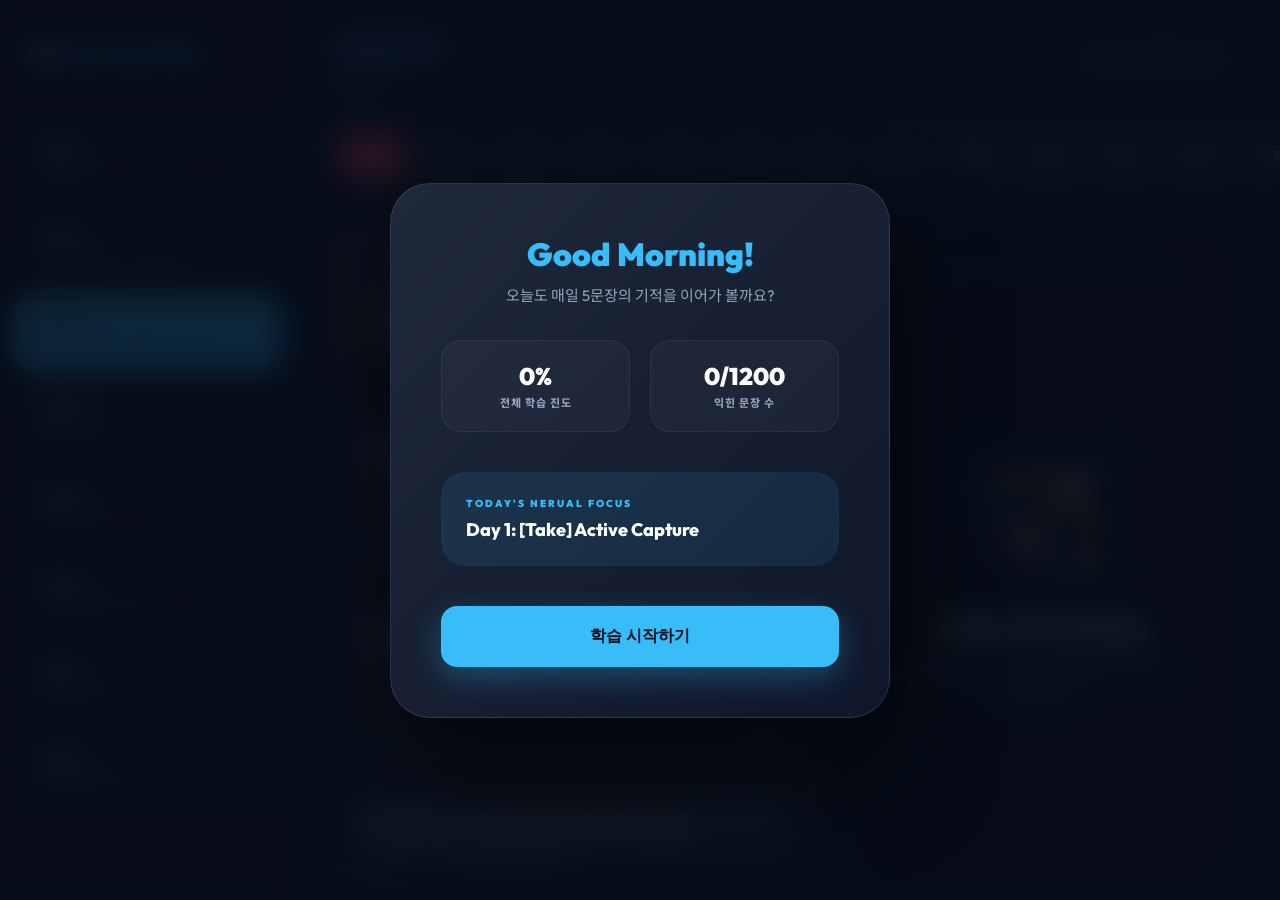
==== master/index.html @ 26479781 "Fix embedded git repo for master data" ====
<!DOCTYPE html>
<html lang="ko">
<head>
    <meta charset="UTF-8">
    <meta name="viewport" content="width=device-width, initial-scale=1.0">
    <title>365 English Master Dashboard</title>
    <link rel="stylesheet" href="https://cdnjs.cloudflare.com/ajax/libs/font-awesome/6.4.0/css/all.min.css">
    <style>
        @import url('https://fonts.googleapis.com/css2?family=Outfit:wght@300;400;700;900&family=Noto+Sans+KR:wght@300;400;700;900&display=swap');

        :root {
            --primary: #38bdf8;
            --secondary: #f43f5e;
            --bg-deep: #070c18;
            --bg-main: #0f172a;
            --card-bg: #1e293b;
            --text-main: #f8fafc;
            --text-dim: #94a3b8;
        }

        * { box-sizing: border-box; margin: 0; padding: 0; }
        body {
            background-color: var(--bg-main);
            color: var(--text-main);
            font-family: 'Outfit', 'Noto Sans KR', sans-serif;
            display: flex;
            height: 100vh;
            overflow: hidden;
        }

        /* Sidebar */
        .sidebar {
            width: 300px;
            background: var(--bg-deep);
            border-right: 1px solid rgba(255,255,255,0.05);
            display: flex;
            flex-direction: column;
            flex-shrink: 0;
        }

        .logo-area {
            padding: 40px 25px;
            font-size: 24px;
            font-weight: 900;
            color: var(--primary);
            letter-spacing: -0.5px;
            display: flex;
            align-items: center;
            gap: 12px;
        }

        #month-list {
            flex: 1;
            padding: 10px 15px;
            overflow-y: auto;
        }

        .month-item {
            display: flex;
            flex-direction: column;
            padding: 18px 20px;
            border-radius: 16px;
            margin-bottom: 10px;
            background: rgba(255,255,255,0.02);
            border: 1px solid rgba(255,255,255,0.05);
            cursor: pointer;
            transition: all 0.3s cubic-bezier(0.4, 0, 0.2, 1);
        }

        .month-item:hover {
            background: rgba(56,189,248,0.08);
            border-color: var(--primary);
        }

        .month-item.active {
            background: var(--primary);
            color: var(--bg-deep);
            border-color: var(--primary);
            box-shadow: 0 10px 20px rgba(56,189,248,0.2);
        }

        .month-item span:first-child { font-size: 14px; font-weight: 800; }
        .month-item span:last-child { font-size: 11px; opacity: 0.7; margin-top: 4px; }

        /* Main Dashboard */
        .main-dashboard {
            flex: 1;
            display: flex;
            flex-direction: column;
            overflow: hidden;
        }

        header {
            padding: 30px 40px;
            display: flex;
            justify-content: space-between;
            align-items: center;
            border-bottom: 1px solid rgba(255,255,255,0.05);
        }

        .header-title h2 { font-size: 26px; font-weight: 900; color: var(--primary); }
        .header-title p { font-size: 14px; color: var(--text-dim); margin-top: 5px; font-weight: 500; }

        /* Day Selector */
        .day-selector {
            padding: 15px 40px;
            display: flex;
            gap: 10px;
            overflow-x: auto;
            white-space: nowrap;
            scrollbar-width: none;
            flex-shrink: 0;
            background: rgba(255,255,255,0.01);
        }

        .day-btn {
            min-width: 65px;
            height: 45px;
            display: flex;
            align-items: center;
            justify-content: center;
            border-radius: 12px;
            background: var(--card-bg);
            font-size: 13px;
            font-weight: 700;
            color: var(--text-dim);
            cursor: pointer;
            transition: all 0.2s;
            border: 1px solid transparent;
        }

        .day-btn.active {
            background: var(--secondary);
            color: white;
            box-shadow: 0 8px 15px rgba(244,63,94,0.3);
        }

        /* Content Sections */
        .content {
            flex: 1;
            display: flex;
            padding: 30px 40px;
            gap: 30px;
            overflow: hidden;
        }

        .learning-path {
            flex: 1.2;
            overflow-y: auto;
            padding-right: 10px;
        }

        .essence-box {
            background: linear-gradient(135deg, #1e293b 0%, #0f172a 100%);
            padding: 30px;
            border-radius: 24px;
            margin-bottom: 25px;
            border-left: 6px solid var(--secondary);
            box-shadow: 0 15px 35px rgba(0,0,0,0.2);
        }

        .essence-box h3 { font-size: 18px; color: var(--secondary); margin-bottom: 15px; letter-spacing: -0.5px; }
        .essence-box p { font-size: 20px; font-weight: 800; line-height: 1.5; color: var(--text-main); }

        .sentence-card {
            background: var(--card-bg);
            border-radius: 20px;
            padding: 25px;
            margin-bottom: 15px;
            border: 1px solid rgba(255,255,255,0.05);
            cursor: pointer;
            transition: all 0.3s;
            position: relative;
            overflow: hidden;
        }

        .sentence-card:hover { transform: translateY(-3px); border-color: var(--primary); }
        .sentence-card.active { border-color: var(--secondary); background: rgba(244,63,94,0.03); }

        .tag {
            position: absolute;
            top: 20px;
            right: 25px;
            font-size: 10px;
            font-weight: 900;
            padding: 5px 12px;
            background: rgba(56,189,248,0.1);
            color: var(--primary);
            border-radius: 20px;
            text-transform: uppercase;
            letter-spacing: 1px;
        }

        .sentence-en { font-size: 22px; font-weight: 800; margin-bottom: 10px; }
        .sentence-kr { font-size: 15px; color: var(--text-dim); margin-bottom: 8px; }
        .sentence-nuance { font-size: 13px; color: var(--secondary); font-weight: 700; }

        /* Neural Mastery Dashboard (Right) */
        .mastery-panel {
            flex: 0.8;
            background: var(--bg-deep);
            border-radius: 30px;
            display: flex;
            flex-direction: column;
            padding: 40px;
            box-shadow: 0 30px 60px rgba(0,0,0,0.5);
            position: relative;
            border: 1px solid rgba(255,255,255,0.03);
        }

        .panel-title {
            font-size: 11px;
            font-weight: 900;
            letter-spacing: 4px;
            color: #334155;
            text-align: center;
            margin-bottom: 60px;
        }

        .visual-container {
            flex: 1;
            display: flex;
            flex-direction: column;
            align-items: center;
            justify-content: center;
            text-align: center;
        }

        .v-icon {
            font-size: 100px;
            margin-bottom: 30px;
            filter: drop-shadow(0 0 30px rgba(56,189,248,0.3));
            animation: vibe 4s infinite ease-in-out;
        }

        @keyframes vibe {
            0%, 100% { transform: scale(1); }
            50% { transform: scale(1.1) rotate(5deg); }
        }

        .v-title { font-size: 28px; font-weight: 900; color: var(--text-main); margin-bottom: 15px; }
        .v-desc { font-size: 16px; color: var(--text-dim); line-height: 1.7; word-break: keep-all; }

        .neural-mapping {
            margin-top: 40px;
            width: 100%;
            padding: 25px;
            background: rgba(255,255,255,0.02);
            border-radius: 20px;
            display: none;
            animation: slideUp 0.5s ease;
        }

        @keyframes slideUp {
            from { opacity: 0; transform: translateY(20px); }
            to { opacity: 1; transform: translateY(0); }
        }

        .map-label { font-size: 10px; font-weight: 900; color: var(--primary); letter-spacing: 2px; margin-bottom: 10px; }
        .map-val { font-size: 20px; font-weight: 900; color: white; }

        .voice-btn {
            position: absolute;
            bottom: 20px;
            right: 20px;
            background: none;
            border: none;
            font-size: 22px;
            cursor: pointer;
            opacity: 0.5;
            transition: all 0.2s ease;
            line-height: 1;
            padding: 4px;
            border-radius: 8px;
        }
        .voice-btn:hover {
            opacity: 1;
            transform: scale(1.25);
            background: rgba(56,189,248,0.12);
        }
        .voice-btn.speaking {
            opacity: 1;
            animation: speakPulse 0.6s infinite alternate ease-in-out;
        }
        @keyframes speakPulse {
            from { transform: scale(1); }
            to   { transform: scale(1.3); }
        }
        .gender-badge {
            position: absolute;
            bottom: 20px;
            right: 60px;
            font-size: 11px;
            font-weight: 800;
            letter-spacing: 1px;
            opacity: 0.35;
            color: var(--text-dim);
        }

        /* Daily Briefing Modal */
        #briefing-overlay {
            position: fixed;
            top: 0; left: 0; width: 100%; height: 100%;
            background: rgba(7, 12, 24, 0.85);
            backdrop-filter: blur(15px);
            z-index: 1000;
            display: flex;
            align-items: center;
            justify-content: center;
            opacity: 0;
            visibility: hidden;
            transition: all 0.5s cubic-bezier(0.4, 0, 0.2, 1);
        }
        #briefing-overlay.active {
            opacity: 1;
            visibility: visible;
        }
        .briefing-card {
            background: linear-gradient(135deg, #1e293b 0%, #0f172a 100%);
            width: 500px;
            padding: 50px;
            border-radius: 40px;
            border: 1px solid rgba(255,255,255,0.1);
            text-align: center;
            box-shadow: 0 50px 100px rgba(0,0,0,0.6);
            transform: translateY(30px) scale(0.95);
            transition: all 0.6s cubic-bezier(0.34, 1.56, 0.64, 1);
        }
        #briefing-overlay.active .briefing-card {
            transform: translateY(0) scale(1);
        }
        .briefing-card h1 { font-size: 32px; font-weight: 900; color: var(--primary); margin-bottom: 10px; }
        .briefing-card p.sub { color: var(--text-dim); margin-bottom: 35px; font-size: 15px; }
        .stats-grid { display: grid; grid-template-columns: 1fr 1fr; gap: 20px; margin-bottom: 40px; }
        .stat-box { background: rgba(255,255,255,0.03); padding: 20px; border-radius: 20px; border: 1px solid rgba(255,255,255,0.05); }
        .stat-val { font-size: 24px; font-weight: 900; color: white; display: block; }
        .stat-lbl { font-size: 11px; font-weight: 800; color: var(--text-dim); letter-spacing: 1px; margin-top: 5px; }
        .today-focus { background: rgba(56,189,248,0.1); padding: 25px; border-radius: 24px; margin-bottom: 40px; text-align: left; }
        .focus-hdr { font-size: 10px; font-weight: 900; color: var(--primary); letter-spacing: 2px; margin-bottom: 8px; }
        .focus-title { font-size: 18px; font-weight: 800; color: white; }
        .start-btn { 
            width: 100%; padding: 20px; border-radius: 16px; border: none; 
            background: var(--primary); color: var(--bg-deep); font-size: 16px; 
            font-weight: 900; cursor: pointer; transition: all 0.3s;
            box-shadow: 0 10px 30px rgba(56,189,248,0.3);
        }
        .start-btn:hover { transform: translateY(-5px); box-shadow: 0 15px 40px rgba(56,189,248,0.5); }

        /* Progress checkmarks */
        .day-btn.completed { border: 1px solid #10b981 !important; color: #10b981 !important; position: relative; }
        .day-btn.completed::after { content: '✓'; position: absolute; top: -5px; right: -5px; background: #10b981; color: white; font-size: 8px; width: 14px; height: 14px; border-radius: 50%; display: flex; align-items: center; justify-content: center; border: 1px solid var(--bg-main); }
        .sentence-card.completed { border-left: 4px solid #10b981; background: rgba(16, 185, 129, 0.05); }

        @keyframes cardFadeIn {
            from { opacity: 0; transform: translateY(10px); }
            to { opacity: 1; transform: translateY(0); }
        }
        .sentence-card {
            animation: cardFadeIn 0.5s ease forwards;
        }

        /* Mobile Responsive */
        @media (max-width: 768px) {
            body { flex-direction: column; height: auto; overflow: visible; }
            .sidebar { width: 100%; max-height: 250px; border-right: none; border-bottom: 1px solid rgba(255,255,255,0.05); flex-shrink: 0; }
            .logo-area { padding: 20px 25px; }
            .main-dashboard { overflow: visible; }
            .content { flex-direction: column; padding: 20px; gap: 20px; }
            .mastery-panel { padding: 30px 20px; }
            .briefing-card { width: 90%; padding: 30px 20px; }
            header { padding: 20px; }
            .day-selector { padding: 10px 20px; }
            .learning-path { padding-right: 0; overflow-y: visible; }
            .essence-box { padding: 20px; }
            .stats-grid { grid-template-columns: 1fr; gap: 10px; margin-bottom: 25px; }
        }
    </style>
</head>
<body>
    <div id="briefing-overlay">
        <div class="briefing-card">
            <h1 id="brief-welcome">Good Morning!</h1>
            <p class="sub">오늘도 매일 5문장의 기적을 이어가 볼까요?</p>
            
            <div class="stats-grid">
                <div class="stat-box">
                    <span class="stat-val" id="stat-total-progress">0%</span>
                    <span class="stat-lbl">전체 학습 진도</span>
                </div>
                <div class="stat-box">
                    <span class="stat-val" id="stat-learned-count">0/1200</span>
                    <span class="stat-lbl">익힌 문장 수</span>
                </div>
            </div>

            <div class="today-focus">
                <div class="focus-hdr">TODAY'S NERUAL FOCUS</div>
                <div class="focus-title" id="brief-today-target">Day 1: [Take] 본질 체화</div>
            </div>

            <button class="start-btn" onclick="closeBriefing()">학습 시작하기</button>
        </div>
    </div>

    <div class="sidebar">
        <div class="logo-area">💎 365 MASTER</div>
        <div id="month-list"></div>
    </div>

    <div class="main-dashboard">
        <header>
            <div class="header-title">
                <h2 id="current-month-name">Month 1</h2>
                <p id="current-day-num">Day 1</p>
            </div>
            <a href="../index.html" style="color: var(--primary); font-weight: 700; text-decoration: none; border: 1px solid rgba(56,189,248,0.3); padding: 8px 16px; border-radius: 20px; font-size: 14px; transition: all 0.2s;" onmouseover="this.style.background='rgba(56,189,248,0.1)';" onmouseout="this.style.background='transparent';">← Back to 365 Course</a>
        </header>

        <div class="day-selector" id="day-selector"></div>

        <div class="content">
            <div class="learning-path">
                <div class="essence-box">
                    <h3 id="core-verb-label">VERB: TAKE</h3>
                    <p id="governing-phrase">외부의 것을 내 의지로 '포획'하여 소유의 영역으로 끌어오다</p>
                </div>
                <div id="sentence-container"></div>
            </div>

            <div class="mastery-panel">
                <div class="panel-title">NEURAL MASTERY DASHBOARD</div>
                <div class="visual-container">
                    <div class="v-icon" id="mastery-icon">🎯</div>
                    <div class="v-title" id="mastery-title">Cognitive Capture</div>
                    <div class="v-desc" id="mastery-desc">대상을 내 소유의 영역으로 확정하는 본능적인 동사적 행위입니다.</div>
                    <div class="neural-mapping" id="neural-mapping">
                        <div class="map-label">NEURAL TARGET</div>
                        <div class="map-val" id="neural-target-val">POINT CAPTURE</div>
                    </div>
                </div>
            </div>
        </div>
    </div>

    <!-- Data files -->
    <script src="data/month1.js"></script>
    <script src="data/month2.js"></script>
    <script src="data/month3.js"></script>
    <script src="data/month4.js"></script>
    <script src="data/month5.js"></script>
    <script src="data/month6.js"></script>
    <script src="data/month7.js"></script>
    <script src="data/month8.js"></script>

    <script>
        
        // Data is now loaded from external JS files
        window.dayData = window.dayData || {};
        
        const monthInfo = [
            { id: 1, name: "Month 1", theme: "4대 핵심 동사 (Take/Get/Have/Make)" },
            { id: 2, name: "Month 2", theme: "공간과 이동 (Go/Come/Put/Set)" },
            { id: 3, name: "Month 3", theme: "인지와 감각 (Look/See/Think/Feel)" },
            { id: 4, name: "Month 4", theme: "이미지 전치사 심층 마스터" },
            { id: 5, name: "Month 5", theme: "고빈도 네이티브 청크 100" },
            { id: 6, name: "Month 6", theme: "Could/Would 정중 표현 프로토콜" },
            { id: 7, name: "Month 7", theme: "유사어 뉘앙스 정밀 튜닝" },
            { id: 8, name: "Month 8", theme: "감정·상황 상태 레이블" }
        ];

        let activeMonth = 3;
        let activeDay = 61;
        let userProgress = JSON.parse(localStorage.getItem('365_progress')) || {};
        if (!userProgress.learnedSentences) userProgress.learnedSentences = {};
        if (!userProgress.completedDays) userProgress.completedDays = [];

        function escapeHTML(str) {
            if (!str) return '';
            return String(str)
                .replace(/&/g, '&amp;')
                .replace(/</g, '&lt;')
                .replace(/>/g, '&gt;')
                .replace(/"/g, '&quot;')
                .replace(/'/g, '&#39;');
        }

        function init() {
            renderMonths();
            let savedDay = parseInt(localStorage.getItem('activeDay'));
            if (isNaN(savedDay) || savedDay < 1 || savedDay > 240) {
                savedDay = 61;
            }
            activeDay = savedDay;
            activeMonth = Math.ceil(activeDay / 30) || 3;
            
            renderDays(activeMonth);
            loadDay(activeDay);
            
            // Show Briefing if not shown this session
            if (!sessionStorage.getItem('briefing_shown')) {
                showBriefing();
            }
        }

        function showBriefing() {
            const overlay = document.getElementById('briefing-overlay');
            let totalSentences = 0;
            for (const d in window.dayData) {
                if (window.dayData[d] && window.dayData[d].sentences) {
                    totalSentences += window.dayData[d].sentences.length;
                }
            }
            if (totalSentences === 0) totalSentences = 1200; // fallback

            const learnedCount = Object.keys(userProgress.learnedSentences).length;
            const progressPct = totalSentences > 0 ? Math.round((learnedCount / totalSentences) * 100) : 0;

            document.getElementById('stat-total-progress').innerText = progressPct + '%';
            document.getElementById('stat-learned-count').innerText = `${learnedCount}/${totalSentences}`;
            
            // Find next target
            let nextDay = 1;
            for(let i=1; i<=240; i++) {
                if(!userProgress.completedDays.includes(i)) {
                    nextDay = i;
                    break;
                }
            }
            const targetData = window.dayData[String(nextDay)];
            if(targetData) {
                document.getElementById('brief-today-target').innerText = `Day ${nextDay}: [${targetData.core}] ${targetData.vT}`;
            }

            overlay.classList.add('active');
        }

        function closeBriefing() {
            document.getElementById('briefing-overlay').classList.remove('active');
            sessionStorage.setItem('briefing_shown', 'true');
        }

        function saveProgress(day, sentenceIdx) {
            const key = `${day}-${sentenceIdx}`;
            if (!userProgress.learnedSentences[key]) {
                userProgress.learnedSentences[key] = true;
                
                // Check if day is completed dynamically
                let dayDone = true;
                const dailyData = window.dayData[String(day)];
                const totalDailySentences = dailyData && dailyData.sentences ? dailyData.sentences.length : 5;
                
                for(let i=0; i<totalDailySentences; i++) {
                    if(!userProgress.learnedSentences[`${day}-${i}`]) {
                        dayDone = false;
                        break;
                    }
                }
                if(dayDone && !userProgress.completedDays.includes(day)) {
                    userProgress.completedDays.push(day);
                }

                localStorage.setItem('365_progress', JSON.stringify(userProgress));
                renderDays(activeMonth); // Refresh checkmarks on buttons
            }
        }

        function renderMonths() {
            const container = document.getElementById('month-list');
            container.innerHTML = '';
            monthInfo.forEach(m => {
                const div = document.createElement('div');
                div.className = `month-item ${m.id === activeMonth ? 'active' : ''}`;
                div.innerHTML = `
                    <div style="display: flex; flex-direction: column;">
                        <span style="font-weight: 700; font-size: 0.9rem; opacity: 0.9;">${m.name}</span>
                        <span style="font-size: 0.75rem; opacity: 0.7;">${m.theme}</span>
                    </div>
                `;
                div.onclick = () => {
                    activeMonth = m.id;
                    renderMonths();
                    renderDays(activeMonth);
                    // Load the first day of the selected month
                    loadDay((activeMonth - 1) * 30 + 1);
                };
                container.appendChild(div);
            });
        }

        function renderDays(m) {
            const container = document.getElementById('day-selector');
            container.innerHTML = '';
            const start = (m - 1) * 30 + 1;
            const end = m * 30;
            for (let d = start; d <= end; d++) {
                const isCompleted = userProgress.completedDays.includes(d);
                const btn = document.createElement('div');
                btn.className = `day-btn ${d === activeDay ? 'active' : ''} ${isCompleted ? 'completed' : ''}`;
                btn.id = 'day-btn-' + d;
                btn.innerText = 'D-' + d;
                btn.onclick = () => loadDay(d);
                container.appendChild(btn);
            }
        }

        function loadDay(d) {
            activeDay = d;
            localStorage.setItem('activeDay', d);
            document.querySelectorAll('.day-btn').forEach(b => b.classList.remove('active'));
            const activeBtn = document.getElementById('day-btn-' + d);
            if (activeBtn) activeBtn.classList.add('active');

            const data = dayData[String(d)] || { governing: "Data not found", sentences: [] };
            
            document.getElementById('current-day-num').innerText = 'Day ' + d;
            document.getElementById('current-month-name').innerText = monthInfo[Math.ceil(d/30)-1].name;
            document.getElementById('core-verb-label').innerText = 'VERB: ' + (data.core || '???').toUpperCase();
            document.getElementById('governing-phrase').innerText = data.governing;

            // Mastery Box Default
            document.getElementById('mastery-icon').innerText = data.v || "✨";
            document.getElementById('mastery-title').innerText = data.vT || "Essence Discovery";
            document.getElementById('mastery-desc').innerText = data.vD || "지각과 인지의 신경망을 고도화하는 과정입니다.";
            document.getElementById('neural-mapping').style.display = 'none';

            // Sentences
            const container = document.getElementById('sentence-container');
            container.innerHTML = '';
            (data.sentences || []).forEach((s, idx) => {
                const gender = s.g === 'M' ? 'M' : 'F';
                const genderLabel = gender === 'M' ? 'MALE' : 'FEMALE';
                const text = s.txt || s.en || '';
                const isLearned = userProgress.learnedSentences[`${d}-${idx}`];

                const safeText = escapeHTML(text);
                const safeKr = escapeHTML(s.t || s.kr);
                const safeNuance = escapeHTML(s.n || '신경망 매핑 활성화');
                const safeET = escapeHTML(s.eT || 'Target');

                const card = document.createElement('div');
                card.className = `sentence-card ${isLearned ? 'completed' : ''}`;
                card.innerHTML = `
                    <div class="tag">${safeET}</div>
                    <div class="sentence-en" style="padding-right:40px">${safeText}</div>
                    <div class="sentence-kr">${safeKr}</div>
                    <div class="sentence-nuance" style="padding-bottom:36px">${safeNuance}</div>
                    <div class="gender-badge">${genderLabel}</div>
                    <button id="voice-btn-${d}-${idx}" class="voice-btn" title="${genderLabel} 네이티브 스피치 재생" onclick="event.stopPropagation(); saveProgress(${d}, ${idx}); this.closest('.sentence-card').classList.add('completed'); speakSentence('${text.replace(/'/g, "\\'").replace(/"/g, '&quot;')}', '${gender}', 'voice-btn-${d}-${idx}');">🔊</button>
                `;
                card.onclick = () => {
                    saveProgress(d, idx);
                    card.classList.add('completed');
                    document.querySelectorAll('.sentence-card').forEach(c => c.classList.remove('active'));
                    card.classList.add('active');
                    
                    const mTitle = document.getElementById('mastery-title');
                    const mDesc = document.getElementById('mastery-desc');
                    const mapping = document.getElementById('neural-mapping');
                    const targetVal = document.getElementById('neural-target-val');
                    const mIcon = document.getElementById('mastery-icon');

                    mapping.style.display = 'none';
                    mTitle.style.opacity = '0';
                    mDesc.style.opacity = '0';
                    mIcon.style.transform = 'scale(0.8)';
                    void mapping.offsetWidth;

                    mTitle.innerText = s.eT || "Neural Mapping";
                    mDesc.innerText = s.eD || s.n || "지각의 본질을 파고듭니다.";
                    targetVal.innerText = (s.eT || "MAPPING").toUpperCase();

                    mapping.style.display = 'block';
                    mapping.style.animation = 'none';
                    void mapping.offsetWidth;
                    mapping.style.animation = 'slideUp 0.5s ease forwards';
                    
                    mTitle.style.transition = 'opacity 0.4s ease';
                    mDesc.style.transition = 'opacity 0.4s ease';
                    mIcon.style.transition = 'transform 0.3s cubic-bezier(0.175, 0.885, 0.32, 1.275)';
                    
                    mTitle.style.opacity = '1';
                    mDesc.style.opacity = '1';
                    mIcon.style.transform = 'scale(1.1) rotate(5deg)';
                    setTimeout(() => { mIcon.style.transform = ''; }, 300);
                };
                container.appendChild(card);
            });
        }

        init();

        // ── Voice Engine ──────────────────────────────────────────
        let voiceCache = null;

        function loadVoices() {
            return new Promise(resolve => {
                let voices = speechSynthesis.getVoices();
                if (voices.length) { resolve(voices); return; }
                speechSynthesis.onvoiceschanged = () => resolve(speechSynthesis.getVoices());
            });
        }

        function pickVoice(voices, gender) {
            const en = voices.filter(v => v.lang.startsWith('en'));
            // Prefer voices whose name contains obvious gender keywords
            const maleKw   = ['male', 'man', 'guy', 'daniel', 'alex', 'david', 'fred', 'mark', 'tom', 'aaron', 'arthur', 'oliver', 'james', 'rishi'];
            const femaleKw = ['female', 'woman', 'girl', 'samantha', 'victoria', 'kate', 'karen', 'emma', 'alice', 'martha', 'moira', 'fiona', 'sandy', 'stephanie'];
            const kw = gender === 'M' ? maleKw : femaleKw;
            const match = en.find(v => kw.some(k => v.name.toLowerCase().includes(k)));
            if (match) return match;
            // Fallback: alternate by gender flag (M=even index, F=odd)
            const half = Math.ceil(en.length / 2);
            const pool = gender === 'M' ? en.slice(0, half) : en.slice(half);
            return pool[0] || en[0] || voices[0];
        }

        async function speakSentence(text, gender, btnId) {
            if (!('speechSynthesis' in window)) return;
            window.speechSynthesis.cancel();

            // Animate the clicked button
            const allBtns = document.querySelectorAll('.voice-btn');
            allBtns.forEach(b => b.classList.remove('speaking'));
            
            // Find the specific button by ID, fallback to text matching if ID not provided
            let btn = btnId ? document.getElementById(btnId) : null;
            if (!btn) {
                btn = [...allBtns].find(b => {
                    const card = b.closest('.sentence-card');
                    return card && card.querySelector('.sentence-en') && card.querySelector('.sentence-en').textContent.trim() === text.trim();
                });
            }
            if (btn) btn.classList.add('speaking');

            if (!voiceCache) voiceCache = await loadVoices();
            const voice = pickVoice(voiceCache, gender);

            const utt = new SpeechSynthesisUtterance(text);
            utt.lang = voice ? voice.lang : 'en-US';
            utt.voice = voice || null;
            utt.rate  = 0.90;   // slightly slower for native clarity
            utt.pitch = gender === 'M' ? 0.85 : 1.15;
            utt.volume = 1;
            utt.onend = () => { if (btn) btn.classList.remove('speaking'); };
            utt.onerror = () => { if (btn) btn.classList.remove('speaking'); };
            window.speechSynthesis.speak(utt);
        }
        // ─────────────────────────────────────────────────────────
    </script>
</body>
</html>
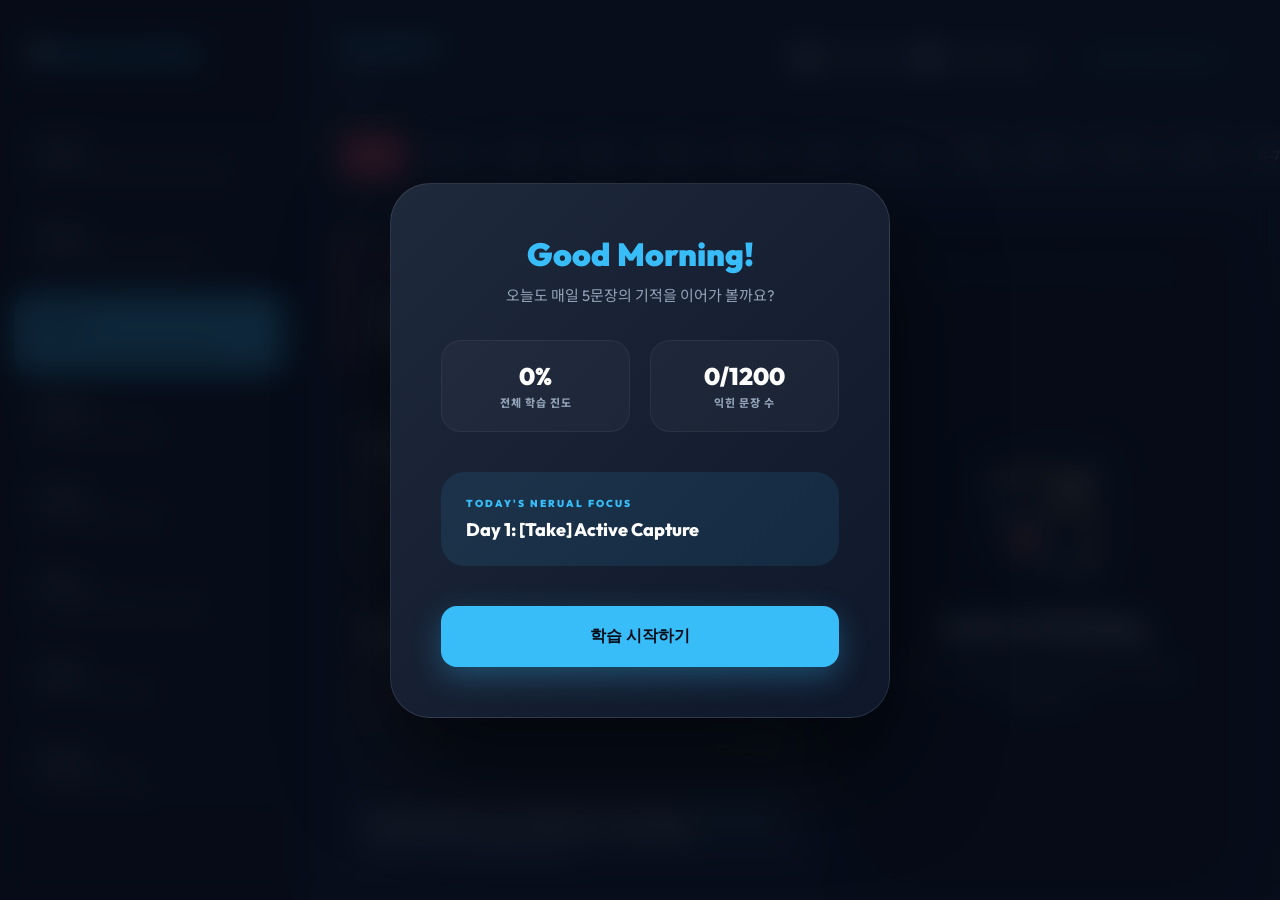
==== commit f2cbdee6: "feat(master): add UI toggles and star bookmarks for feature parity" ====
--- a/master/index.html
+++ b/master/index.html
@@ -373,6 +373,86 @@
             .learning-path { padding-right: 0; overflow-y: visible; }
             .essence-box { padding: 20px; }
             .stats-grid { grid-template-columns: 1fr; gap: 10px; margin-bottom: 25px; }
+        }
+
+        /* Hide Toggles & Blur */
+        .right-controls {
+            display: flex;
+            align-items: center;
+            gap: 20px;
+        }
+        .study-toggles {
+            display: flex;
+            gap: 15px;
+            background: rgba(255,255,255,0.05);
+            padding: 8px 15px;
+            border-radius: 20px;
+        }
+        .toggle-label {
+            display: flex;
+            align-items: center;
+            gap: 8px;
+            cursor: pointer;
+            font-size: 13px;
+            font-weight: 700;
+            color: var(--text-dim);
+            user-select: none;
+            transition: color 0.2s;
+        }
+        .toggle-label:hover { color: white; }
+        .toggle-label input { display: none; }
+        .toggle-btn {
+            width: 36px;
+            height: 20px;
+            background: rgba(255,255,255,0.1);
+            border-radius: 10px;
+            position: relative;
+            transition: background 0.3s;
+        }
+        .toggle-btn::after {
+            content: '';
+            position: absolute;
+            top: 2px; left: 2px;
+            width: 16px; height: 16px;
+            background: white;
+            border-radius: 50%;
+            transition: transform 0.3s cubic-bezier(0.4, 0.0, 0.2, 1);
+        }
+        .toggle-label input:checked + .toggle-btn { background: var(--primary); }
+        .toggle-label input:checked + .toggle-btn::after { transform: translateX(16px); }
+
+        body.hide-en-mode .sentence-en {
+            filter: blur(8px);
+            opacity: 0.5;
+            transition: all 0.3s;
+        }
+        body.hide-en-mode .sentence-en:hover { filter: blur(0); opacity: 1; }
+
+        body.hide-ko-mode .sentence-kr {
+            filter: blur(6px);
+            opacity: 0.5;
+            transition: all 0.3s;
+        }
+        body.hide-ko-mode .sentence-kr:hover { filter: blur(0); opacity: 1; }
+
+        /* Star Bookmark */
+        .star-btn {
+            position: absolute;
+            top: 15px;
+            right: 80px;
+            background: none;
+            border: none;
+            font-size: 20px;
+            color: var(--text-dim);
+            cursor: pointer;
+            transition: all 0.2s;
+            opacity: 0.3;
+        }
+        .star-btn:hover { opacity: 0.8; transform: scale(1.1); }
+        .star-btn.starred {
+            color: #fbbf24;
+            opacity: 1;
+            filter: drop-shadow(0 0 5px rgba(251,191,36,0.5));
         }
     </style>
 </head>
@@ -413,7 +493,19 @@
                 <h2 id="current-month-name">Month 1</h2>
                 <p id="current-day-num">Day 1</p>
             </div>
-            <a href="../index.html" style="color: var(--primary); font-weight: 700; text-decoration: none; border: 1px solid rgba(56,189,248,0.3); padding: 8px 16px; border-radius: 20px; font-size: 14px; transition: all 0.2s;" onmouseover="this.style.background='rgba(56,189,248,0.1)';" onmouseout="this.style.background='transparent';">← Back to 365 Course</a>
+            <div class="right-controls">
+                <div class="study-toggles">
+                    <label class="toggle-label">
+                        <input type="checkbox" id="toggle-en" onchange="document.body.classList.toggle('hide-en-mode', this.checked)">
+                        <div class="toggle-btn"></div> 영어 가리기
+                    </label>
+                    <label class="toggle-label">
+                        <input type="checkbox" id="toggle-ko" onchange="document.body.classList.toggle('hide-ko-mode', this.checked)">
+                        <div class="toggle-btn"></div> 한국어 가리기
+                    </label>
+                </div>
+                <a href="../index.html" style="color: var(--primary); font-weight: 700; text-decoration: none; border: 1px solid rgba(56,189,248,0.3); padding: 8px 16px; border-radius: 20px; font-size: 14px; transition: all 0.2s;" onmouseover="this.style.background='rgba(56,189,248,0.1)';" onmouseout="this.style.background='transparent';">← Back to 365 Course</a>
+            </div>
         </header>
 
         <div class="day-selector" id="day-selector"></div>
@@ -471,6 +563,22 @@
         let activeMonth = 3;
         let activeDay = 61;
         let userProgress = JSON.parse(localStorage.getItem('365_progress')) || {};
+        let starredSentences = JSON.parse(localStorage.getItem('365_starredSentences')) || {};
+
+        function toggleStarMaster(evt, key) {
+            evt.stopPropagation();
+            const btn = evt.currentTarget;
+            if (starredSentences[key]) {
+                delete starredSentences[key];
+                btn.classList.remove('starred');
+                btn.innerText = '☆';
+            } else {
+                starredSentences[key] = true;
+                btn.classList.add('starred');
+                btn.innerText = '★';
+            }
+            localStorage.setItem('365_starredSentences', JSON.stringify(starredSentences));
+        }
         if (!userProgress.learnedSentences) userProgress.learnedSentences = {};
         if (!userProgress.completedDays) userProgress.completedDays = [];
 
@@ -645,6 +753,7 @@
                     <div class="sentence-kr">${safeKr}</div>
                     <div class="sentence-nuance" style="padding-bottom:36px">${safeNuance}</div>
                     <div class="gender-badge">${genderLabel}</div>
+                    <button class="star-btn ${starredSentences[d+'-'+idx] ? 'starred' : ''}" onclick="toggleStarMaster(event, '${d}-${idx}')" title="오답 노트에 저장">${starredSentences[d+'-'+idx] ? '★' : '☆'}</button>
                     <button id="voice-btn-${d}-${idx}" class="voice-btn" title="${genderLabel} 네이티브 스피치 재생" onclick="event.stopPropagation(); saveProgress(${d}, ${idx}); this.closest('.sentence-card').classList.add('completed'); speakSentence('${text.replace(/'/g, "\\'").replace(/"/g, '&quot;')}', '${gender}', 'voice-btn-${d}-${idx}');">🔊</button>
                 `;
                 card.onclick = () => {
